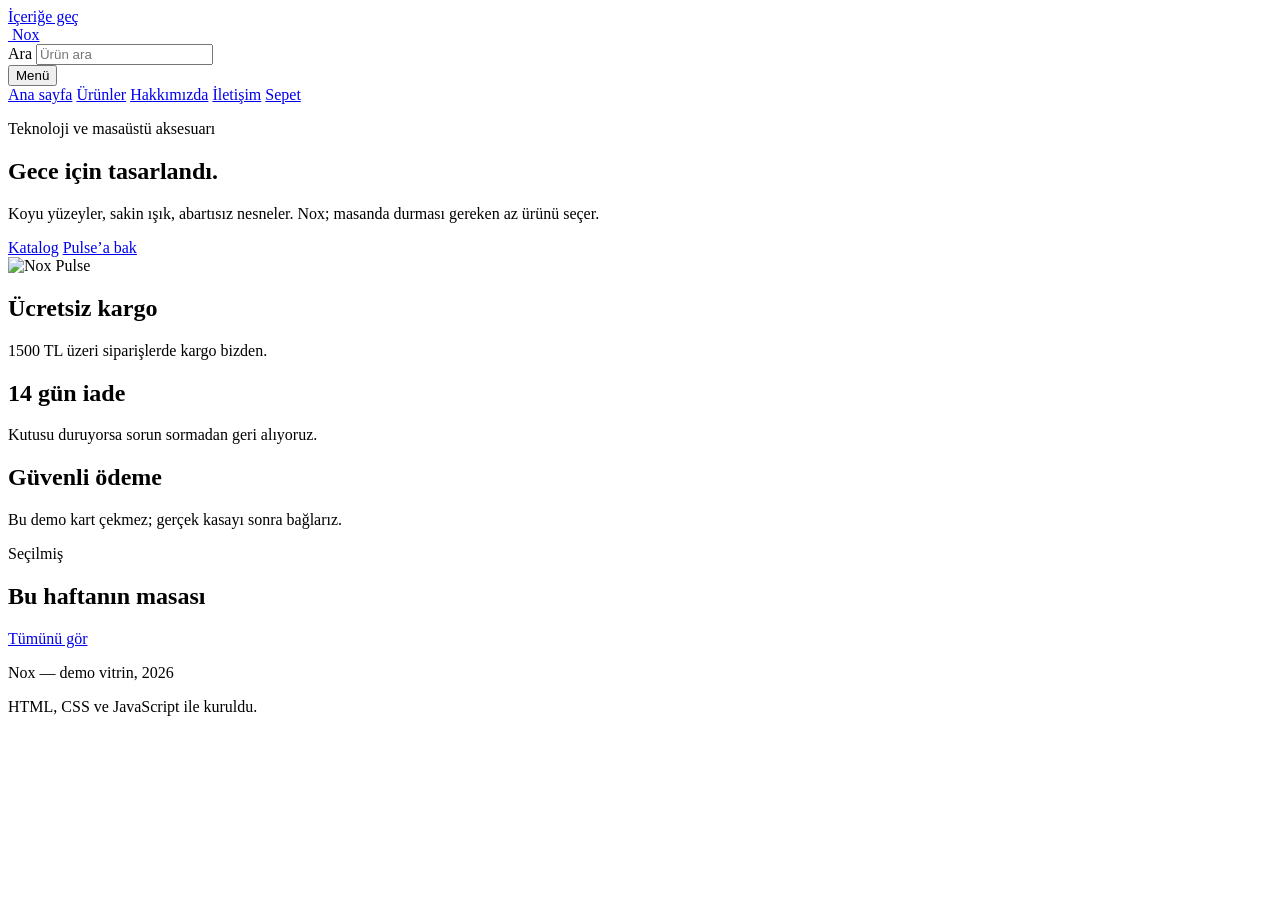
==== index.html @ 702780be "Point the storefront at the new Supabase project." ====
<!DOCTYPE html>
<html lang="tr">
<head>
  <meta charset="UTF-8">
  <meta name="viewport" content="width=device-width, initial-scale=1.0">
  <title>Nox — Gece için tasarlandı</title>
  <link rel="icon" href="img/logo.svg" type="image/svg+xml">
  <link rel="preconnect" href="https://fonts.googleapis.com">
  <link rel="preconnect" href="https://fonts.gstatic.com" crossorigin>
  <link href="https://fonts.googleapis.com/css2?family=Outfit:wght@400;500;600;700&display=swap" rel="stylesheet">
  <link rel="stylesheet" href="css/style.css?v=4">
</head>
<body data-page="home">
  <a class="skip" href="#icerik">İçeriğe geç</a>
  <header class="site-header">
    <div class="wrap header-inner">
      <a class="brand" href="index.html"><img src="img/logo.svg" alt=""> Nox</a>
      <form class="header-search" id="header-search" role="search">
        <label class="sr-only" for="header-search-input">Ara</label>
        <input id="header-search-input" type="search" placeholder="Ürün ara">
      </form>
      <button class="nav-toggle" type="button" data-nav-toggle aria-expanded="false" aria-controls="site-nav">Menü</button>
      <nav class="nav" id="site-nav">
        <a href="index.html" aria-current="page">Ana sayfa</a>
        <a href="urunler.html">Ürünler</a>
        <a href="hakkimizda.html">Hakkımızda</a>
        <a href="iletisim.html">İletişim</a>
        <a class="cart-link" href="sepet.html">Sepet <span class="cart-count" data-cart-count hidden>0</span></a>
      </nav>
    </div>
  </header>

  <main id="icerik">
    <section class="wrap hero">
      <div>
        <p class="muted">Teknoloji ve masaüstü aksesuarı</p>
        <h1>Gece için tasarlandı.</h1>
        <p class="lead">Koyu yüzeyler, sakin ışık, abartısız nesneler. Nox; masanda durması gereken az ürünü seçer.</p>
        <div class="hero-actions">
          <a class="btn" href="urunler.html">Katalog</a>
          <a class="btn btn-ghost" href="urun.html?id=pulse">Pulse’a bak</a>
        </div>
      </div>
      <div class="hero-panel">
        <img id="hero-photo" src="img/pulse.jpg" alt="Nox Pulse">
      </div>
    </section>

    <section class="wrap trust">
      <article>
        <h2>Ücretsiz kargo</h2>
        <p class="muted">1500 TL üzeri siparişlerde kargo bizden.</p>
      </article>
      <article>
        <h2>14 gün iade</h2>
        <p class="muted">Kutusu duruyorsa sorun sormadan geri alıyoruz.</p>
      </article>
      <article>
        <h2>Güvenli ödeme</h2>
        <p class="muted">Bu demo kart çekmez; gerçek kasayı sonra bağlarız.</p>
      </article>
    </section>

    <section class="wrap section">
      <div class="section-head">
        <div>
          <p class="muted tiny">Seçilmiş</p>
          <h2>Bu haftanın masası</h2>
        </div>
        <a href="urunler.html">Tümünü gör</a>
      </div>
      <div class="grid" id="featured-grid"></div>
    </section>
  </main>

  <footer class="site-footer">
    <div class="wrap footer-inner">
      <p>Nox — demo vitrin, 2026</p>
      <p>HTML, CSS ve JavaScript ile kuruldu.</p>
    </div>
  </footer>

  <div class="mobile-bar" data-mobile-bar hidden>
    <span>Sepet <strong data-cart-total>0 TL</strong></span>
    <a class="btn btn-small" href="sepet.html">Sepete git</a>
  </div>

  <script src="https://cdn.jsdelivr.net/npm/@supabase/supabase-js@2"></script>
  <script src="js/config.js?v=4"></script>
  <script src="js/products.js?v=4"></script>
  <script src="js/cart.js"></script>
  <script src="js/main.js?v=4"></script>
</body>
</html>
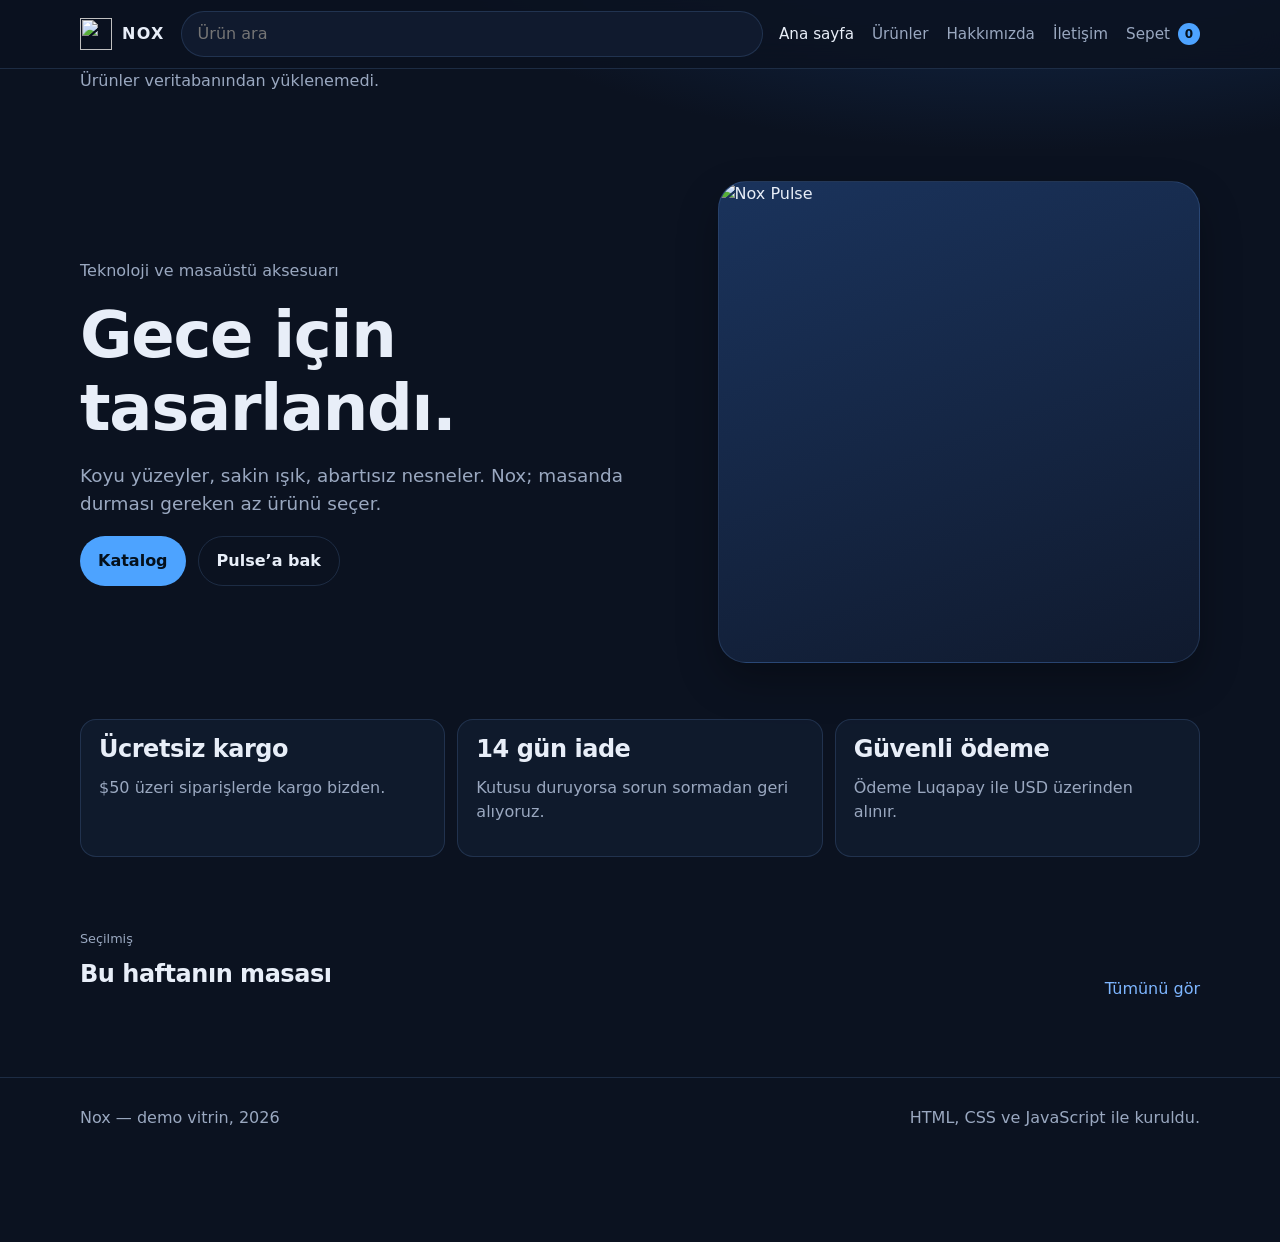
==== commit 58a40c46: "Align product photos and switch checkout to USD via Luqapay." ====
--- a/index.html
+++ b/index.html
@@ -8,7 +8,7 @@
   <link rel="preconnect" href="https://fonts.googleapis.com">
   <link rel="preconnect" href="https://fonts.gstatic.com" crossorigin>
   <link href="https://fonts.googleapis.com/css2?family=Outfit:wght@400;500;600;700&display=swap" rel="stylesheet">
-  <link rel="stylesheet" href="css/style.css?v=4">
+  <link rel="stylesheet" href="css/style.css?v=5">
 </head>
 <body data-page="home">
   <a class="skip" href="#icerik">İçeriğe geç</a>
@@ -49,7 +49,7 @@
     <section class="wrap trust">
       <article>
         <h2>Ücretsiz kargo</h2>
-        <p class="muted">1500 TL üzeri siparişlerde kargo bizden.</p>
+        <p class="muted">$50 üzeri siparişlerde kargo bizden.</p>
       </article>
       <article>
         <h2>14 gün iade</h2>
@@ -57,7 +57,7 @@
       </article>
       <article>
         <h2>Güvenli ödeme</h2>
-        <p class="muted">Bu demo kart çekmez; gerçek kasayı sonra bağlarız.</p>
+        <p class="muted">Ödeme Luqapay ile USD üzerinden alınır.</p>
       </article>
     </section>
 
@@ -81,14 +81,14 @@
   </footer>
 
   <div class="mobile-bar" data-mobile-bar hidden>
-    <span>Sepet <strong data-cart-total>0 TL</strong></span>
+    <span>Sepet <strong data-cart-total>$0</strong></span>
     <a class="btn btn-small" href="sepet.html">Sepete git</a>
   </div>
 
   <script src="https://cdn.jsdelivr.net/npm/@supabase/supabase-js@2"></script>
-  <script src="js/config.js?v=4"></script>
-  <script src="js/products.js?v=4"></script>
+  <script src="js/config.js?v=5"></script>
+  <script src="js/products.js?v=5"></script>
   <script src="js/cart.js"></script>
-  <script src="js/main.js?v=4"></script>
+  <script src="js/main.js?v=5"></script>
 </body>
 </html>
--- a/css/style.css
+++ b/css/style.css
@@ -0,0 +1,685 @@
+:root {
+  --bg: #0b1220;
+  --bg-2: #101a2e;
+  --surface: #152238;
+  --line: rgba(126, 182, 255, 0.16);
+  --text: #e8eef8;
+  --muted: #9aa8c0;
+  --accent: #4da3ff;
+  --accent-2: #7eb6ff;
+  --ink: #04101c;
+  --danger: #f0a8a8;
+  --radius: 16px;
+  --shadow: 0 18px 40px rgba(0, 0, 0, 0.28);
+  --font: "Outfit", system-ui, sans-serif;
+  --space: 8px;
+  --max: 1120px;
+}
+
+* {
+  box-sizing: border-box;
+}
+
+html {
+  scroll-behavior: smooth;
+}
+
+body {
+  margin: 0;
+  font-family: var(--font);
+  background: radial-gradient(1200px 500px at 80% -10%, #16325c 0%, transparent 55%),
+    var(--bg);
+  color: var(--text);
+  line-height: 1.5;
+  min-height: 100vh;
+}
+
+img {
+  max-width: 100%;
+  display: block;
+}
+
+a {
+  color: var(--accent-2);
+  text-decoration: none;
+}
+
+a:hover {
+  color: var(--text);
+}
+
+h1,
+h2,
+h3 {
+  line-height: 1.15;
+  font-weight: 600;
+  letter-spacing: -0.02em;
+  margin: 0 0 0.5em;
+}
+
+p {
+  margin: 0 0 1em;
+}
+
+.muted {
+  color: var(--muted);
+}
+
+.tiny {
+  font-size: 0.8rem;
+}
+
+.lead {
+  font-size: 1.15rem;
+  color: var(--muted);
+}
+
+.price {
+  color: var(--accent-2);
+  font-weight: 600;
+}
+
+.price.xl {
+  font-size: 1.6rem;
+}
+
+.skip {
+  position: absolute;
+  left: -999px;
+  top: 0;
+}
+
+.skip:focus {
+  left: 12px;
+  background: var(--accent);
+  color: var(--ink);
+  padding: 8px 12px;
+  z-index: 20;
+}
+
+.wrap {
+  width: min(100% - 32px, var(--max));
+  margin-inline: auto;
+}
+
+.site-header {
+  position: sticky;
+  top: 0;
+  z-index: 10;
+  backdrop-filter: blur(16px);
+  background: rgba(11, 18, 32, 0.86);
+  border-bottom: 1px solid var(--line);
+}
+
+.header-inner {
+  display: flex;
+  align-items: center;
+  gap: 16px;
+  min-height: 68px;
+}
+
+.brand {
+  display: flex;
+  align-items: center;
+  gap: 10px;
+  color: var(--text);
+  font-weight: 650;
+  letter-spacing: 0.08em;
+  text-transform: uppercase;
+}
+
+.brand img {
+  width: 32px;
+  height: 32px;
+}
+
+.header-search {
+  flex: 1;
+  display: flex;
+}
+
+.header-search input {
+  width: 100%;
+  border: 1px solid var(--line);
+  background: var(--bg-2);
+  color: var(--text);
+  border-radius: 999px;
+  padding: 10px 16px;
+  font: inherit;
+}
+
+.header-search input:focus,
+input:focus,
+textarea:focus,
+select:focus,
+button:focus-visible {
+  outline: 2px solid var(--accent);
+  outline-offset: 2px;
+}
+
+.nav {
+  display: flex;
+  align-items: center;
+  gap: 18px;
+}
+
+.nav a {
+  color: var(--muted);
+  font-size: 0.95rem;
+}
+
+.nav a[aria-current="page"],
+.nav a:hover {
+  color: var(--text);
+}
+
+.cart-link {
+  display: inline-flex;
+  align-items: center;
+  gap: 8px;
+  color: var(--text);
+}
+
+.cart-count {
+  min-width: 22px;
+  height: 22px;
+  border-radius: 999px;
+  background: var(--accent);
+  color: var(--ink);
+  font-size: 0.75rem;
+  font-weight: 700;
+  display: grid;
+  place-items: center;
+  padding: 0 6px;
+}
+
+.nav-toggle {
+  display: none;
+  background: transparent;
+  border: 1px solid var(--line);
+  color: var(--text);
+  border-radius: 10px;
+  padding: 8px 10px;
+}
+
+.hero {
+  display: grid;
+  grid-template-columns: 1.1fr 0.9fr;
+  gap: 48px;
+  align-items: center;
+  padding: 72px 0 48px;
+}
+
+.hero h1 {
+  font-size: clamp(2.2rem, 5vw, 4rem);
+  margin-bottom: 16px;
+}
+
+.hero-panel {
+  background: linear-gradient(160deg, #1a335c, #101a2e);
+  border: 1px solid var(--line);
+  border-radius: 28px;
+  aspect-ratio: 1 / 1;
+  display: grid;
+  place-items: center;
+  box-shadow: var(--shadow);
+  overflow: hidden;
+}
+
+.hero-panel img {
+  width: 100%;
+  height: 100%;
+  object-fit: cover;
+  object-position: center;
+  display: block;
+}
+
+.trust {
+  display: grid;
+  grid-template-columns: repeat(3, 1fr);
+  gap: 12px;
+  padding: 8px 0 48px;
+}
+
+.trust article {
+  border: 1px solid var(--line);
+  background: rgba(21, 34, 56, 0.55);
+  border-radius: var(--radius);
+  padding: 16px 18px;
+}
+
+.section {
+  padding: 24px 0 56px;
+}
+
+.section-head {
+  display: flex;
+  justify-content: space-between;
+  align-items: end;
+  gap: 16px;
+  margin-bottom: 20px;
+}
+
+.grid {
+  display: grid;
+  grid-template-columns: repeat(4, 1fr);
+  gap: 18px;
+}
+
+.card {
+  background: var(--surface);
+  border: 1px solid var(--line);
+  border-radius: var(--radius);
+  overflow: hidden;
+  display: flex;
+  flex-direction: column;
+  min-height: 100%;
+  transition: transform 0.18s ease, border-color 0.18s ease;
+}
+
+.card:hover {
+  transform: translateY(-4px);
+  border-color: rgba(77, 163, 255, 0.4);
+}
+
+.card-media {
+  position: relative;
+  background: #0e1730;
+  aspect-ratio: 1 / 1;
+  overflow: hidden;
+}
+
+.card-media img {
+  width: 100%;
+  height: 100%;
+  object-fit: cover;
+  object-position: center;
+  display: block;
+}
+
+.card-body {
+  padding: 16px;
+  display: flex;
+  flex-direction: column;
+  gap: 8px;
+  flex: 1;
+}
+
+.card-body h3 {
+  margin: 0;
+  font-size: 1.05rem;
+}
+
+.card-body h3 a {
+  color: var(--text);
+}
+
+.card-body .muted {
+  flex: 1;
+}
+
+.card-row {
+  display: flex;
+  justify-content: space-between;
+  align-items: center;
+  gap: 8px;
+}
+
+.badge {
+  position: absolute;
+  top: 12px;
+  left: 12px;
+  background: var(--accent);
+  color: var(--ink);
+  font-size: 0.72rem;
+  font-weight: 700;
+  letter-spacing: 0.04em;
+  text-transform: uppercase;
+  padding: 4px 8px;
+  border-radius: 999px;
+}
+
+.btn {
+  display: inline-flex;
+  align-items: center;
+  justify-content: center;
+  gap: 8px;
+  background: var(--accent);
+  color: var(--ink);
+  border: 0;
+  border-radius: 999px;
+  padding: 12px 18px;
+  font: inherit;
+  font-weight: 650;
+  cursor: pointer;
+}
+
+.btn:hover {
+  color: var(--ink);
+  filter: brightness(1.08);
+}
+
+.btn-small {
+  padding: 8px 12px;
+  font-size: 0.85rem;
+}
+
+.btn-block {
+  width: 100%;
+}
+
+.btn-ghost {
+  background: transparent;
+  color: var(--text);
+  border: 1px solid var(--line);
+}
+
+.hero-actions {
+  display: flex;
+  gap: 12px;
+  flex-wrap: wrap;
+}
+
+.chip {
+  background: transparent;
+  color: var(--muted);
+  border: 1px solid var(--line);
+  border-radius: 999px;
+  padding: 8px 14px;
+  font: inherit;
+  cursor: pointer;
+}
+
+.chip.is-active {
+  background: var(--accent);
+  color: var(--ink);
+  border-color: var(--accent);
+}
+
+.filters {
+  display: flex;
+  flex-wrap: wrap;
+  gap: 8px;
+  margin: 16px 0 24px;
+}
+
+.page-title {
+  padding: 40px 0 8px;
+}
+
+.detail {
+  display: grid;
+  grid-template-columns: 1fr 1fr;
+  gap: 40px;
+  padding-bottom: 48px;
+}
+
+.detail-media {
+  background: var(--surface);
+  border: 1px solid var(--line);
+  border-radius: 24px;
+  overflow: hidden;
+  aspect-ratio: 1 / 1;
+}
+
+.detail-media img {
+  width: 100%;
+  height: 100%;
+  object-fit: cover;
+  object-position: center;
+  display: block;
+}
+
+.detail-actions {
+  display: flex;
+  gap: 12px;
+  align-items: end;
+  margin: 20px 0;
+}
+
+.qty-label,
+.field {
+  display: flex;
+  flex-direction: column;
+  gap: 6px;
+  font-size: 0.9rem;
+  color: var(--muted);
+}
+
+.qty,
+.field input,
+.field textarea {
+  background: var(--bg-2);
+  border: 1px solid var(--line);
+  color: var(--text);
+  border-radius: 12px;
+  padding: 10px 12px;
+  font: inherit;
+  width: 88px;
+}
+
+.field input,
+.field textarea {
+  width: 100%;
+}
+
+.field textarea {
+  min-height: 88px;
+  resize: vertical;
+}
+
+.plain-list {
+  list-style: none;
+  padding: 0;
+  margin: 0;
+}
+
+.plain-list li {
+  padding: 6px 0;
+}
+
+.cart-layout,
+.checkout-layout {
+  display: grid;
+  grid-template-columns: 1.4fr 0.8fr;
+  gap: 24px;
+  padding-bottom: 80px;
+}
+
+.cart-lines {
+  list-style: none;
+  padding: 0;
+  margin: 0;
+  display: grid;
+  gap: 12px;
+}
+
+.cart-line {
+  display: grid;
+  grid-template-columns: 88px 1fr auto auto;
+  gap: 14px;
+  align-items: center;
+  background: var(--surface);
+  border: 1px solid var(--line);
+  border-radius: var(--radius);
+  padding: 12px;
+}
+
+.cart-line img {
+  width: 88px;
+  height: 88px;
+  object-fit: cover;
+  object-position: center;
+  border-radius: 10px;
+}
+
+.text-btn {
+  background: none;
+  border: 0;
+  color: var(--accent-2);
+  padding: 0;
+  font: inherit;
+  cursor: pointer;
+}
+
+.summary {
+  background: var(--surface);
+  border: 1px solid var(--line);
+  border-radius: var(--radius);
+  padding: 20px;
+  height: fit-content;
+}
+
+.summary-row {
+  display: flex;
+  justify-content: space-between;
+  gap: 12px;
+  margin: 0 0 10px;
+}
+
+.summary-row.total {
+  border-top: 1px solid var(--line);
+  padding-top: 12px;
+  font-size: 1.1rem;
+}
+
+.empty {
+  text-align: center;
+  padding: 64px 16px;
+  border: 1px dashed var(--line);
+  border-radius: 24px;
+}
+
+.form-grid {
+  display: grid;
+  gap: 14px;
+}
+
+.form-error {
+  color: var(--danger);
+}
+
+.site-footer {
+  border-top: 1px solid var(--line);
+  padding: 28px 0 96px;
+  color: var(--muted);
+}
+
+.footer-inner {
+  display: flex;
+  justify-content: space-between;
+  gap: 16px;
+  flex-wrap: wrap;
+}
+
+.mobile-bar {
+  position: fixed;
+  left: 12px;
+  right: 12px;
+  bottom: 12px;
+  background: var(--surface);
+  border: 1px solid var(--line);
+  border-radius: 999px;
+  padding: 10px 12px 10px 18px;
+  display: none;
+  align-items: center;
+  justify-content: space-between;
+  box-shadow: var(--shadow);
+  z-index: 12;
+}
+
+.toast {
+  position: fixed;
+  right: 16px;
+  bottom: 84px;
+  background: var(--accent);
+  color: var(--ink);
+  padding: 12px 16px;
+  border-radius: 12px;
+  font-weight: 650;
+  opacity: 0;
+  transform: translateY(8px);
+  pointer-events: none;
+  transition: 0.2s ease;
+  z-index: 20;
+}
+
+.toast.is-visible {
+  opacity: 1;
+  transform: none;
+}
+
+.sr-only {
+  position: absolute;
+  width: 1px;
+  height: 1px;
+  overflow: hidden;
+  clip: rect(0 0 0 0);
+}
+
+.split {
+  display: grid;
+  grid-template-columns: 1fr 1fr;
+  gap: 32px;
+  padding-bottom: 56px;
+}
+
+@media (max-width: 960px) {
+  .hero,
+  .detail,
+  .cart-layout,
+  .checkout-layout,
+  .split,
+  .grid {
+    grid-template-columns: 1fr 1fr;
+  }
+
+  .trust {
+    grid-template-columns: 1fr;
+  }
+}
+
+@media (max-width: 760px) {
+  .nav-toggle {
+    display: inline-flex;
+    margin-left: auto;
+  }
+
+  .nav {
+    display: none;
+    position: absolute;
+    top: 68px;
+    left: 0;
+    right: 0;
+    background: var(--bg-2);
+    border-bottom: 1px solid var(--line);
+    padding: 16px;
+    flex-direction: column;
+    align-items: flex-start;
+  }
+
+  .nav.is-open {
+    display: flex;
+  }
+
+  .header-search {
+    display: none;
+  }
+
+  .hero,
+  .grid,
+  .detail,
+  .cart-layout,
+  .checkout-layout,
+  .split {
+    grid-template-columns: 1fr;
+  }
+
+  .cart-line {
+    grid-template-columns: 72px 1fr;
+  }
+
+  .mobile-bar {
+    display: flex;
+  }
+}
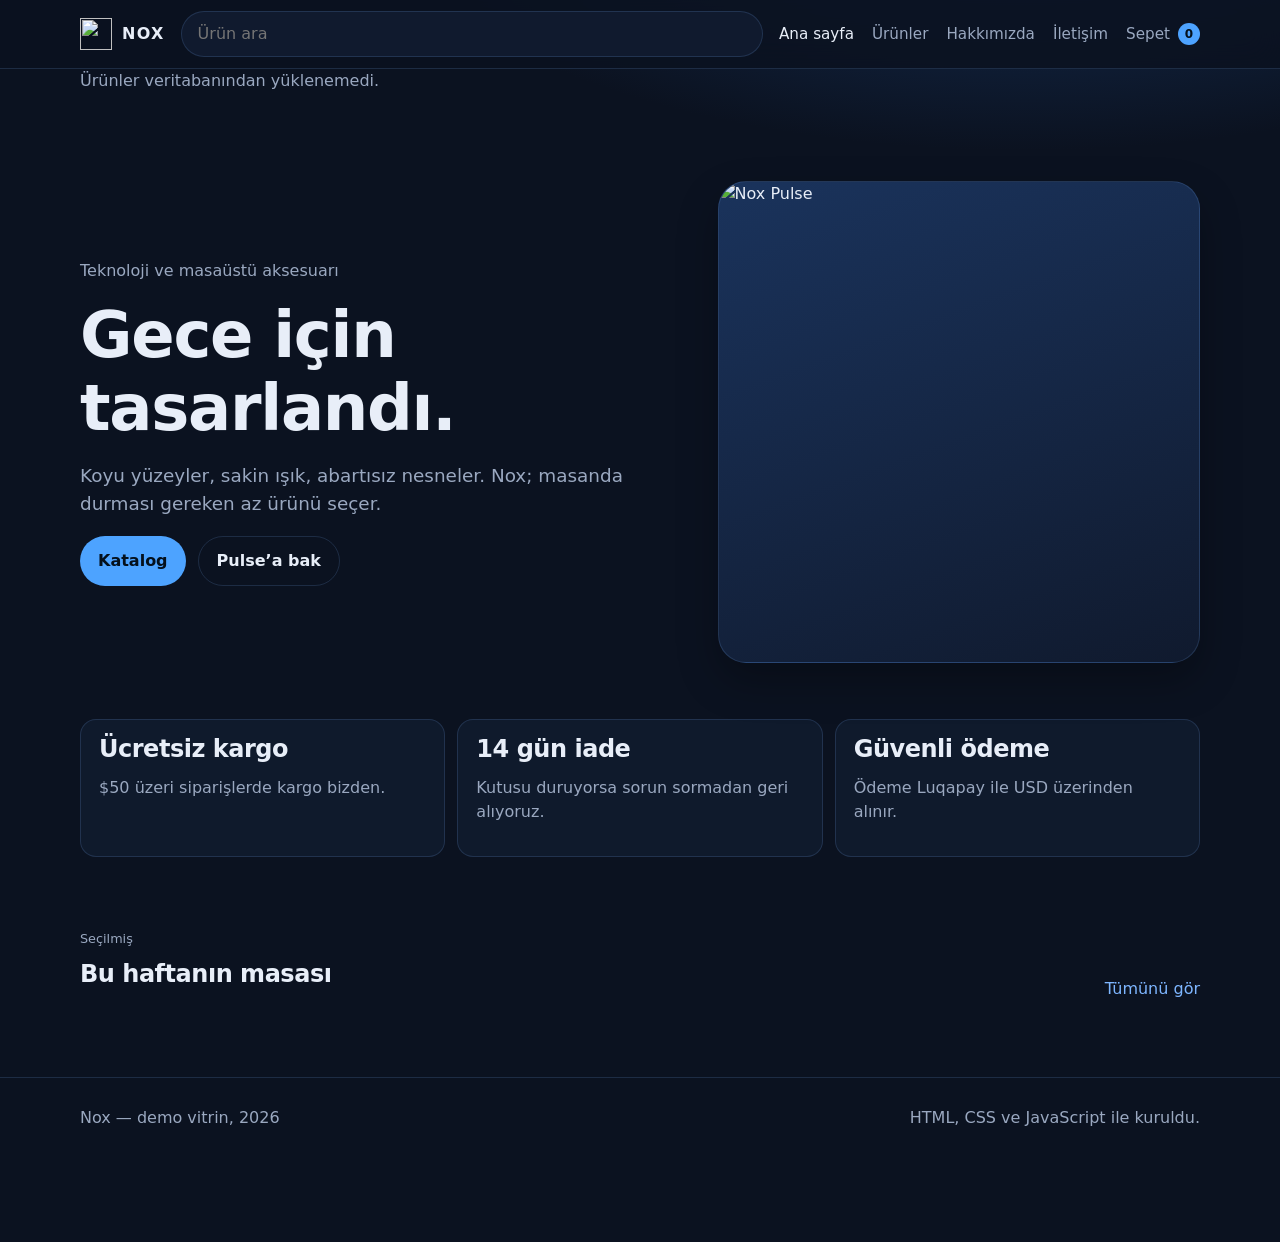
==== commit ff1ab252: "Force equal square product image frames." ====
--- a/index.html
+++ b/index.html
@@ -8,7 +8,7 @@
   <link rel="preconnect" href="https://fonts.googleapis.com">
   <link rel="preconnect" href="https://fonts.gstatic.com" crossorigin>
   <link href="https://fonts.googleapis.com/css2?family=Outfit:wght@400;500;600;700&display=swap" rel="stylesheet">
-  <link rel="stylesheet" href="css/style.css?v=5">
+  <link rel="stylesheet" href="css/style.css?v=6">
 </head>
 <body data-page="home">
   <a class="skip" href="#icerik">İçeriğe geç</a>
--- a/css/style.css
+++ b/css/style.css
@@ -216,19 +216,22 @@
 }
 
 .hero-panel {
+  position: relative;
   background: linear-gradient(160deg, #1a335c, #101a2e);
   border: 1px solid var(--line);
   border-radius: 28px;
+  width: 100%;
   aspect-ratio: 1 / 1;
-  display: grid;
-  place-items: center;
   box-shadow: var(--shadow);
   overflow: hidden;
 }
 
 .hero-panel img {
+  position: absolute;
+  inset: 0;
   width: 100%;
   height: 100%;
+  max-width: none;
   object-fit: cover;
   object-position: center;
   display: block;
@@ -284,14 +287,20 @@
 
 .card-media {
   position: relative;
+  display: block;
+  width: 100%;
+  aspect-ratio: 1 / 1;
   background: #0e1730;
-  aspect-ratio: 1 / 1;
   overflow: hidden;
+  flex: 0 0 auto;
 }
 
 .card-media img {
+  position: absolute;
+  inset: 0;
   width: 100%;
   height: 100%;
+  max-width: none;
   object-fit: cover;
   object-position: center;
   display: block;
@@ -303,6 +312,14 @@
   flex-direction: column;
   gap: 8px;
   flex: 1;
+}
+
+.card-body > p.muted:not(.tiny) {
+  display: -webkit-box;
+  -webkit-line-clamp: 2;
+  -webkit-box-orient: vertical;
+  overflow: hidden;
+  min-height: 2.8em;
 }
 
 .card-body h3 {
@@ -415,16 +432,21 @@
 }
 
 .detail-media {
+  position: relative;
   background: var(--surface);
   border: 1px solid var(--line);
   border-radius: 24px;
   overflow: hidden;
+  width: 100%;
   aspect-ratio: 1 / 1;
 }
 
 .detail-media img {
+  position: absolute;
+  inset: 0;
   width: 100%;
   height: 100%;
+  max-width: none;
   object-fit: cover;
   object-position: center;
   display: block;
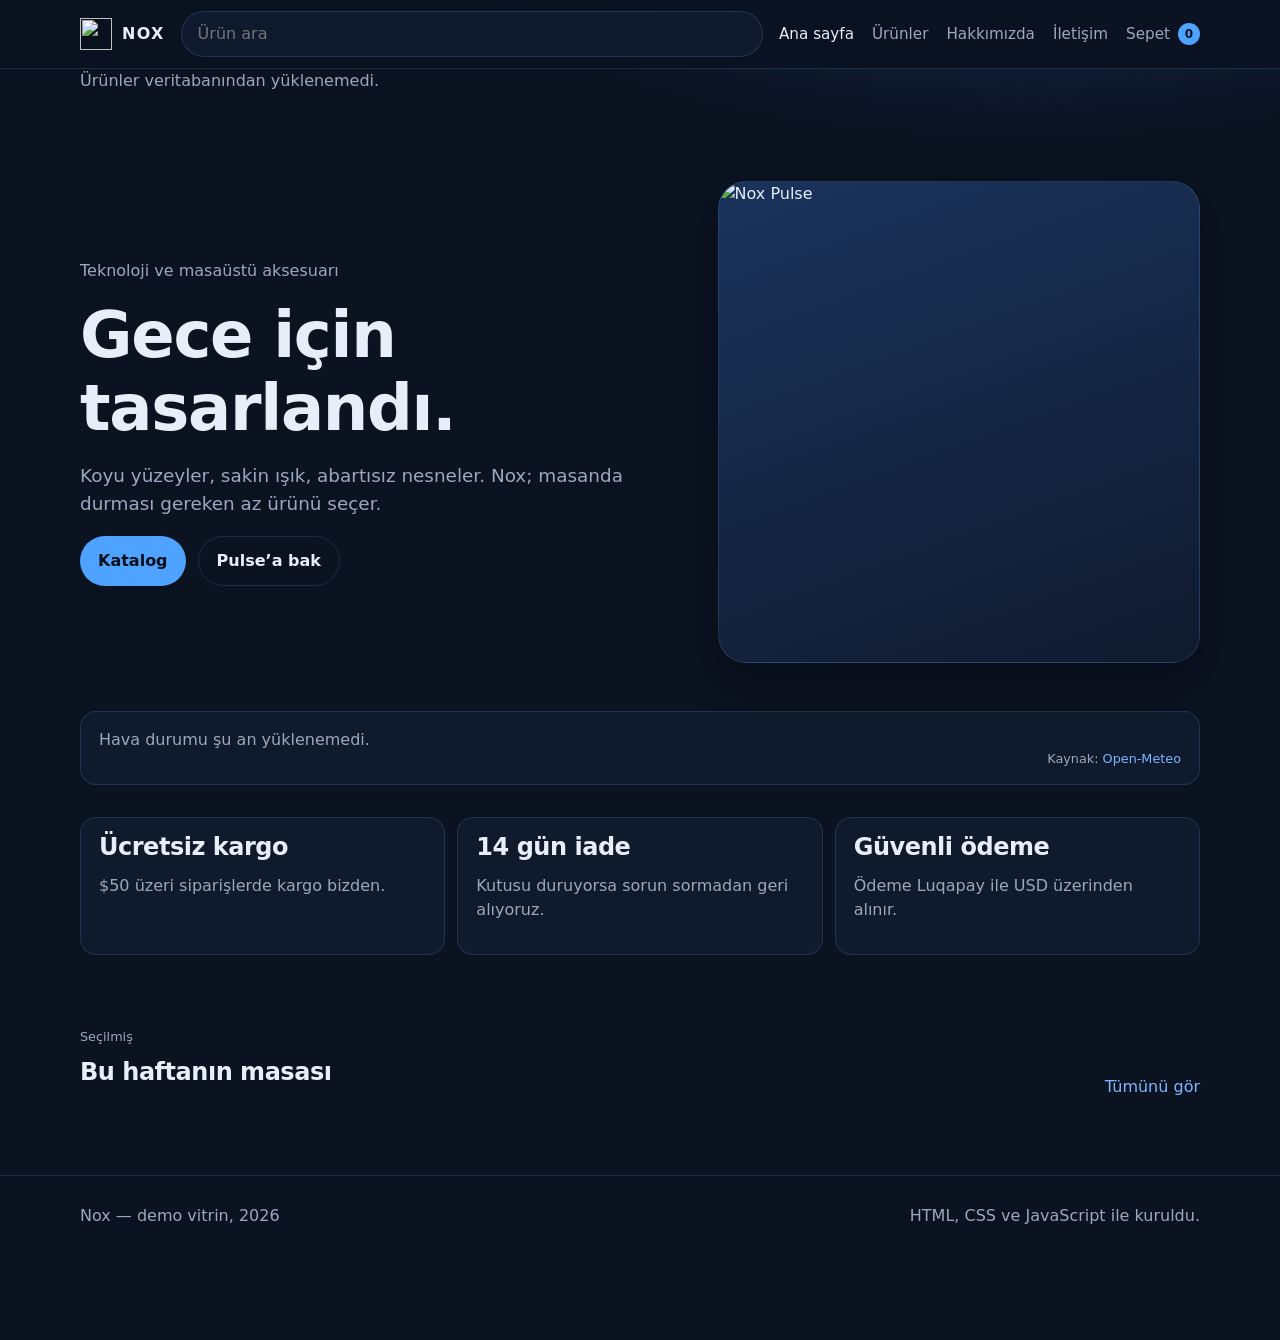
==== commit 25c514e6: "Show Istanbul weather from Open-Meteo on the home page." ====
--- a/index.html
+++ b/index.html
@@ -8,7 +8,7 @@
   <link rel="preconnect" href="https://fonts.googleapis.com">
   <link rel="preconnect" href="https://fonts.gstatic.com" crossorigin>
   <link href="https://fonts.googleapis.com/css2?family=Outfit:wght@400;500;600;700&display=swap" rel="stylesheet">
-  <link rel="stylesheet" href="css/style.css?v=6">
+  <link rel="stylesheet" href="css/style.css?v=7">
 </head>
 <body data-page="home">
   <a class="skip" href="#icerik">İçeriğe geç</a>
@@ -43,6 +43,16 @@
       </div>
       <div class="hero-panel">
         <img id="hero-photo" src="img/pulse.jpg" alt="Nox Pulse">
+      </div>
+    </section>
+
+    <section class="wrap weather" id="weather-root" aria-live="polite">
+      <div class="weather-card">
+        <p class="muted">İstanbul hava durumu yükleniyor…</p>
+        <p class="weather-source muted tiny">
+          Kaynak:
+          <a href="https://open-meteo.com/" target="_blank" rel="noopener noreferrer">Open-Meteo</a>
+        </p>
       </div>
     </section>
 
@@ -89,6 +99,7 @@
   <script src="js/config.js?v=5"></script>
   <script src="js/products.js?v=5"></script>
   <script src="js/cart.js"></script>
-  <script src="js/main.js?v=5"></script>
+  <script src="js/weather.js?v=1"></script>
+  <script src="js/main.js?v=6"></script>
 </body>
 </html>
--- a/css/style.css
+++ b/css/style.css
@@ -237,6 +237,36 @@
   display: block;
 }
 
+.weather {
+  padding: 0 0 24px;
+}
+
+.weather-card {
+  display: flex;
+  justify-content: space-between;
+  align-items: end;
+  gap: 16px;
+  flex-wrap: wrap;
+  border: 1px solid var(--line);
+  background: rgba(21, 34, 56, 0.55);
+  border-radius: var(--radius);
+  padding: 16px 18px;
+}
+
+.weather-temp {
+  margin: 0 0 4px;
+  font-size: 1.25rem;
+  font-weight: 600;
+}
+
+.weather-source {
+  margin: 0;
+}
+
+.weather-source a {
+  color: var(--accent-2);
+}
+
 .trust {
   display: grid;
   grid-template-columns: repeat(3, 1fr);
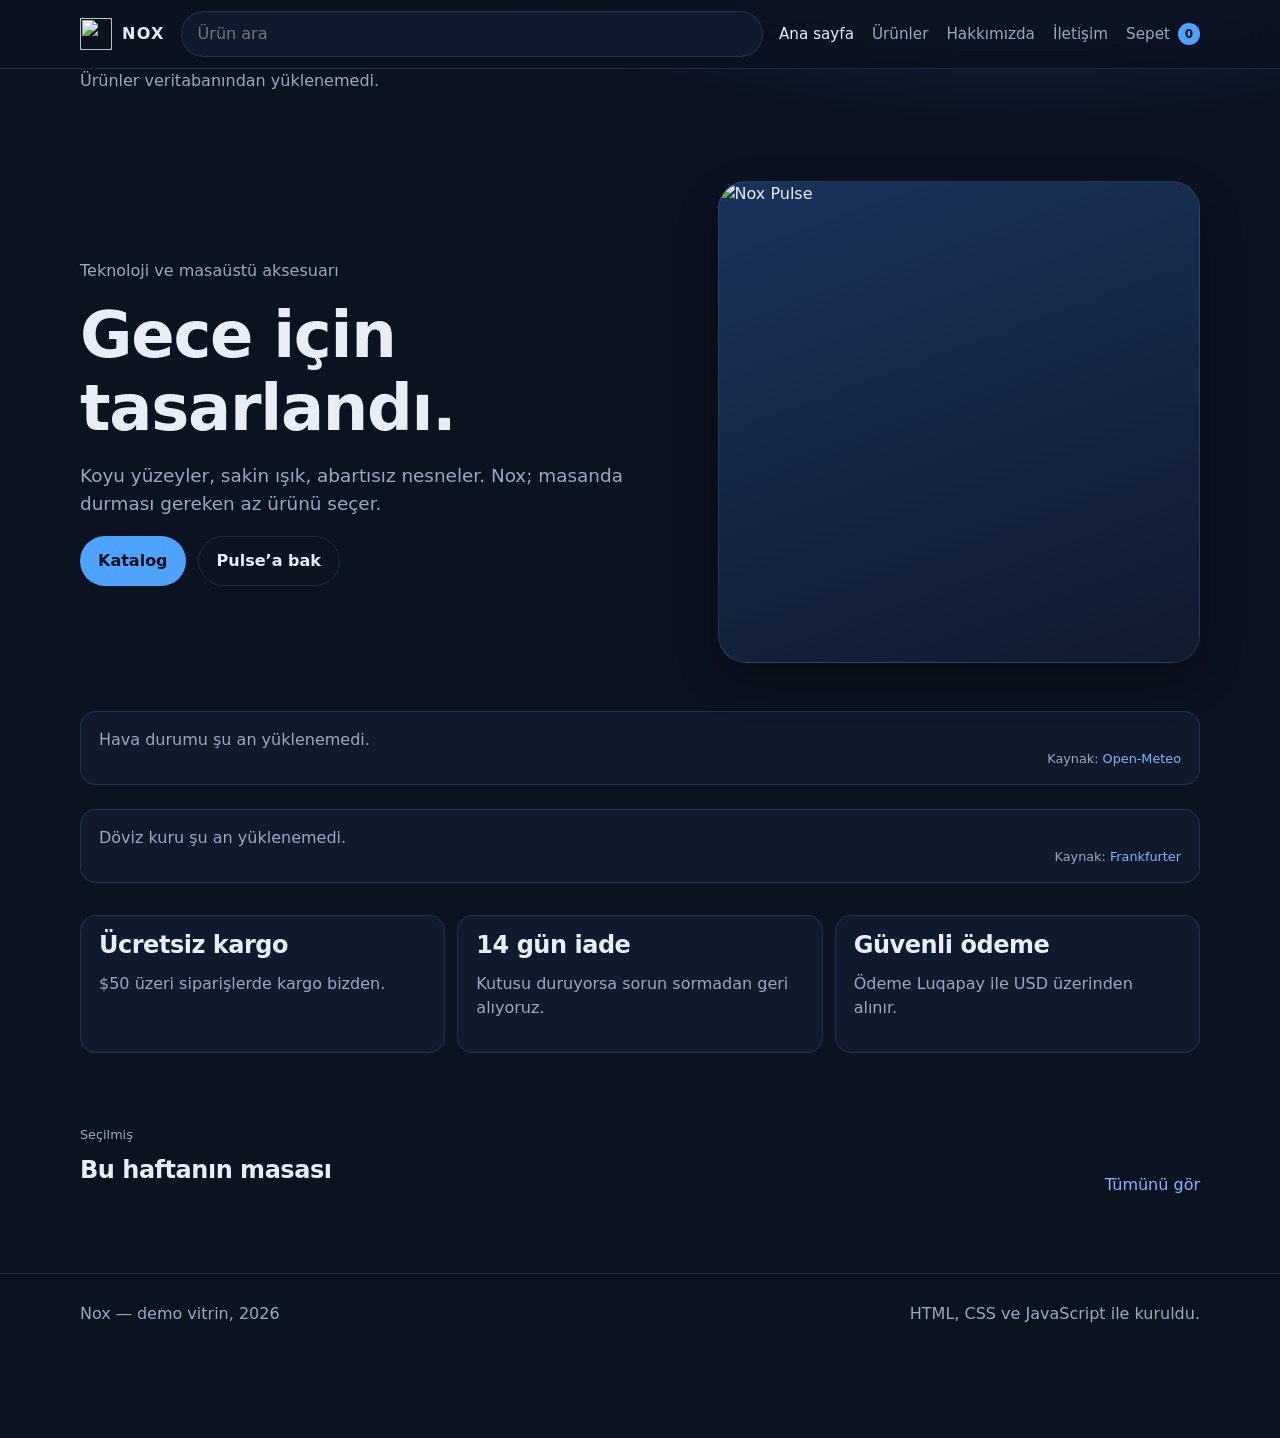
==== commit 2bbba1f9: "Show EUR/USD rate from Frankfurter on the home page. Co-authored-by: Cursor <cursoragent@cursor.com>" ====
--- a/index.html
+++ b/index.html
@@ -56,6 +56,16 @@
       </div>
     </section>
 
+    <section class="wrap weather" id="fx-root" aria-live="polite">
+      <div class="weather-card">
+        <p class="muted">EUR / USD kuru yükleniyor…</p>
+        <p class="weather-source muted tiny">
+          Kaynak:
+          <a href="https://www.frankfurter.app/" target="_blank" rel="noopener noreferrer">Frankfurter</a>
+        </p>
+      </div>
+    </section>
+
     <section class="wrap trust">
       <article>
         <h2>Ücretsiz kargo</h2>
@@ -100,6 +110,7 @@
   <script src="js/products.js?v=5"></script>
   <script src="js/cart.js"></script>
   <script src="js/weather.js?v=1"></script>
-  <script src="js/main.js?v=6"></script>
+  <script src="js/fx.js?v=1"></script>
+  <script src="js/main.js?v=7"></script>
 </body>
 </html>
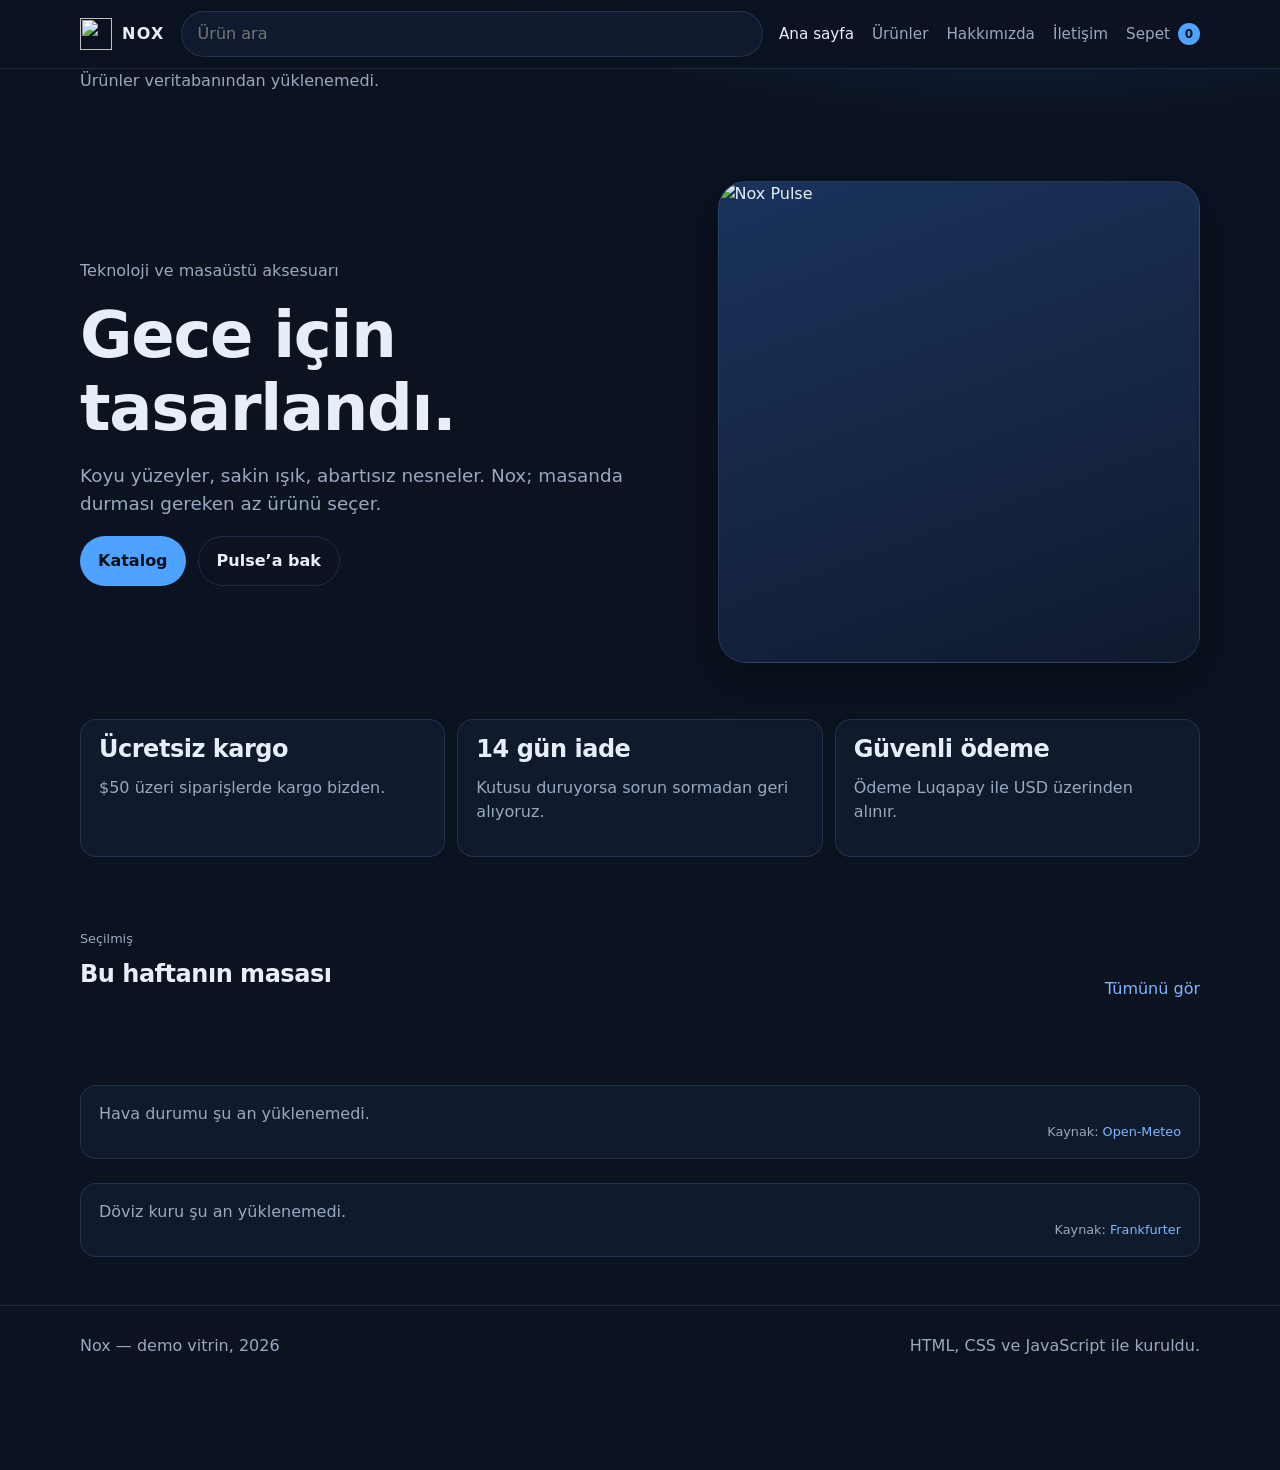
==== commit 47205426: "Move weather and FX blocks to the bottom of the home page. Co-authored-by: Cursor <cursoragent@curso" ====
--- a/index.html
+++ b/index.html
@@ -8,7 +8,7 @@
   <link rel="preconnect" href="https://fonts.googleapis.com">
   <link rel="preconnect" href="https://fonts.gstatic.com" crossorigin>
   <link href="https://fonts.googleapis.com/css2?family=Outfit:wght@400;500;600;700&display=swap" rel="stylesheet">
-  <link rel="stylesheet" href="css/style.css?v=7">
+  <link rel="stylesheet" href="css/style.css?v=8">
 </head>
 <body data-page="home">
   <a class="skip" href="#icerik">İçeriğe geç</a>
@@ -46,26 +46,6 @@
       </div>
     </section>
 
-    <section class="wrap weather" id="weather-root" aria-live="polite">
-      <div class="weather-card">
-        <p class="muted">İstanbul hava durumu yükleniyor…</p>
-        <p class="weather-source muted tiny">
-          Kaynak:
-          <a href="https://open-meteo.com/" target="_blank" rel="noopener noreferrer">Open-Meteo</a>
-        </p>
-      </div>
-    </section>
-
-    <section class="wrap weather" id="fx-root" aria-live="polite">
-      <div class="weather-card">
-        <p class="muted">EUR / USD kuru yükleniyor…</p>
-        <p class="weather-source muted tiny">
-          Kaynak:
-          <a href="https://www.frankfurter.app/" target="_blank" rel="noopener noreferrer">Frankfurter</a>
-        </p>
-      </div>
-    </section>
-
     <section class="wrap trust">
       <article>
         <h2>Ücretsiz kargo</h2>
@@ -91,6 +71,26 @@
       </div>
       <div class="grid" id="featured-grid"></div>
     </section>
+
+    <section class="wrap weather weather-bottom" id="weather-root" aria-live="polite">
+      <div class="weather-card">
+        <p class="muted">İstanbul hava durumu yükleniyor…</p>
+        <p class="weather-source muted tiny">
+          Kaynak:
+          <a href="https://open-meteo.com/" target="_blank" rel="noopener noreferrer">Open-Meteo</a>
+        </p>
+      </div>
+    </section>
+
+    <section class="wrap weather weather-bottom" id="fx-root" aria-live="polite">
+      <div class="weather-card">
+        <p class="muted">EUR / USD kuru yükleniyor…</p>
+        <p class="weather-source muted tiny">
+          Kaynak:
+          <a href="https://www.frankfurter.app/" target="_blank" rel="noopener noreferrer">Frankfurter</a>
+        </p>
+      </div>
+    </section>
   </main>
 
   <footer class="site-footer">
@@ -110,7 +110,7 @@
   <script src="js/products.js?v=5"></script>
   <script src="js/cart.js"></script>
   <script src="js/weather.js?v=1"></script>
-  <script src="js/fx.js?v=1"></script>
+  <script src="js/fx.js?v=2"></script>
   <script src="js/main.js?v=7"></script>
 </body>
 </html>
--- a/css/style.css
+++ b/css/style.css
@@ -241,6 +241,15 @@
   padding: 0 0 24px;
 }
 
+.weather-bottom {
+  padding: 8px 0 24px;
+}
+
+.weather-bottom + .weather-bottom {
+  padding-top: 0;
+  padding-bottom: 48px;
+}
+
 .weather-card {
   display: flex;
   justify-content: space-between;
